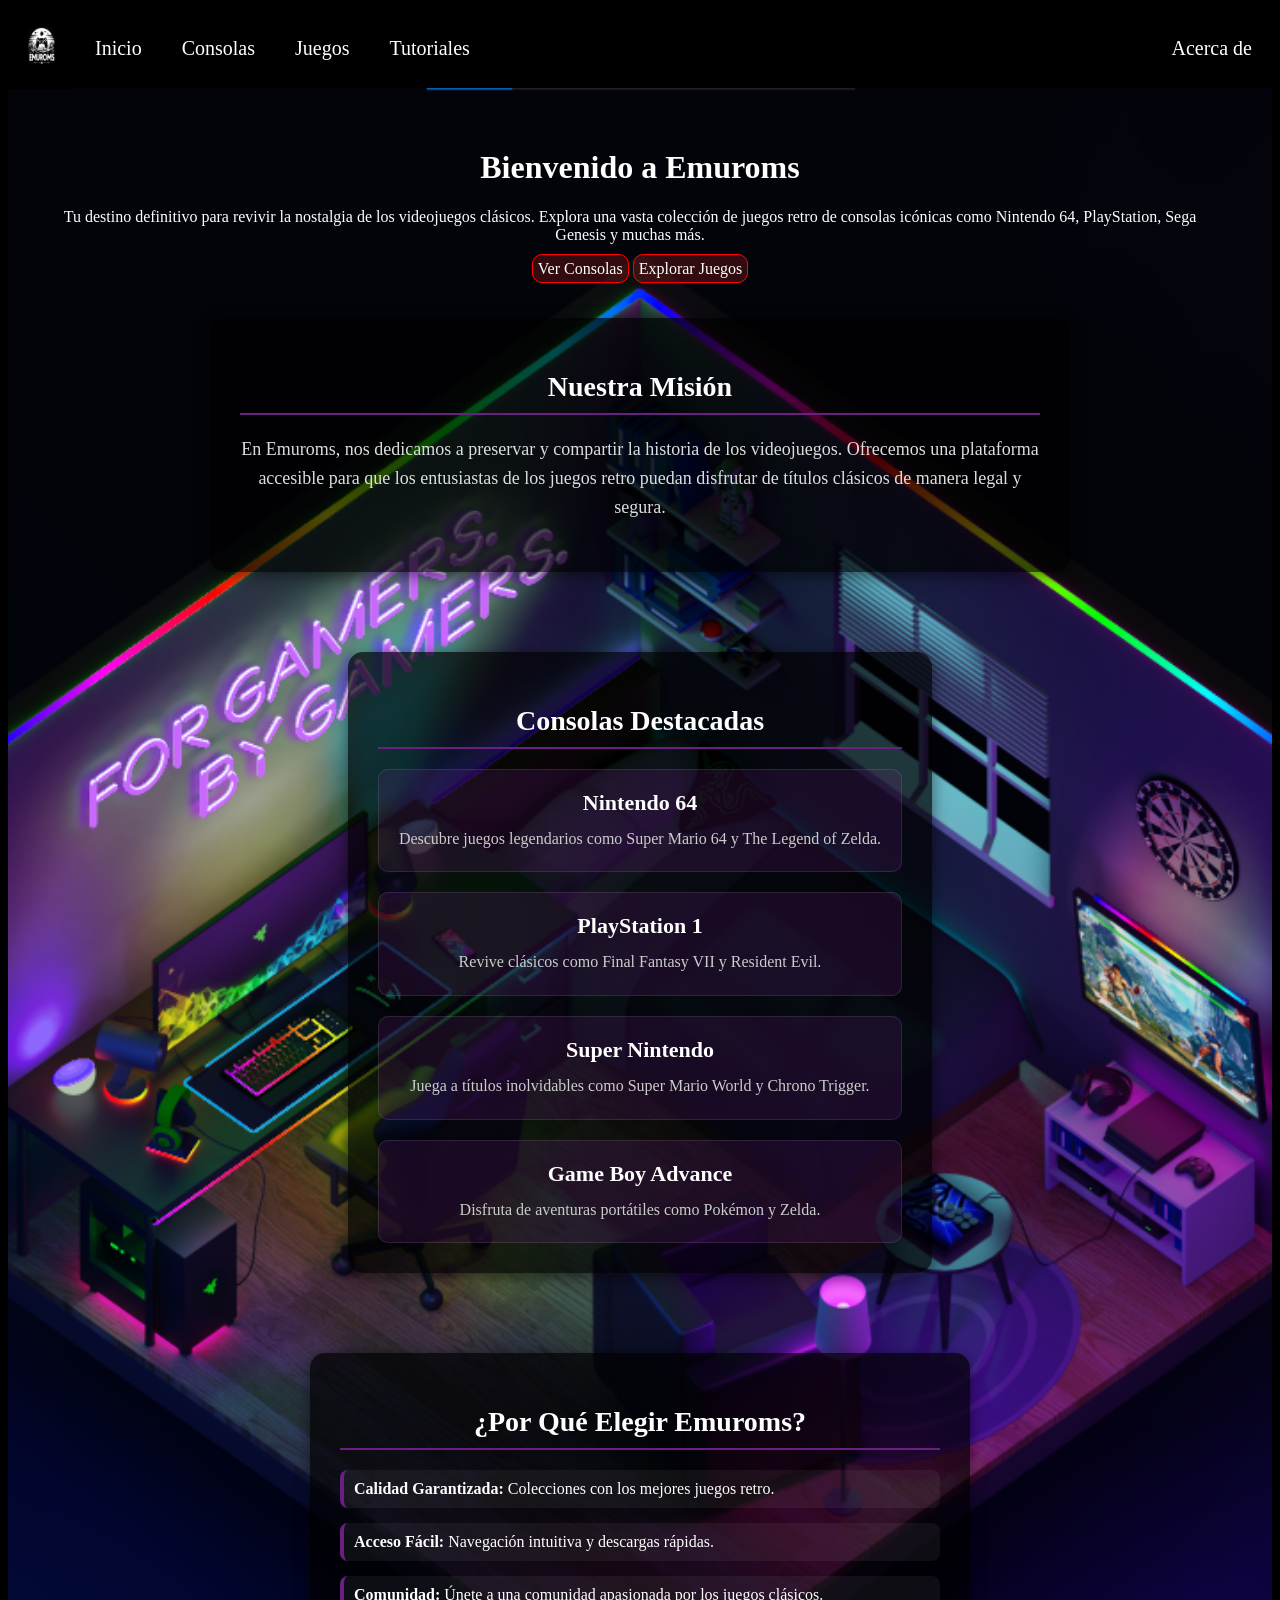
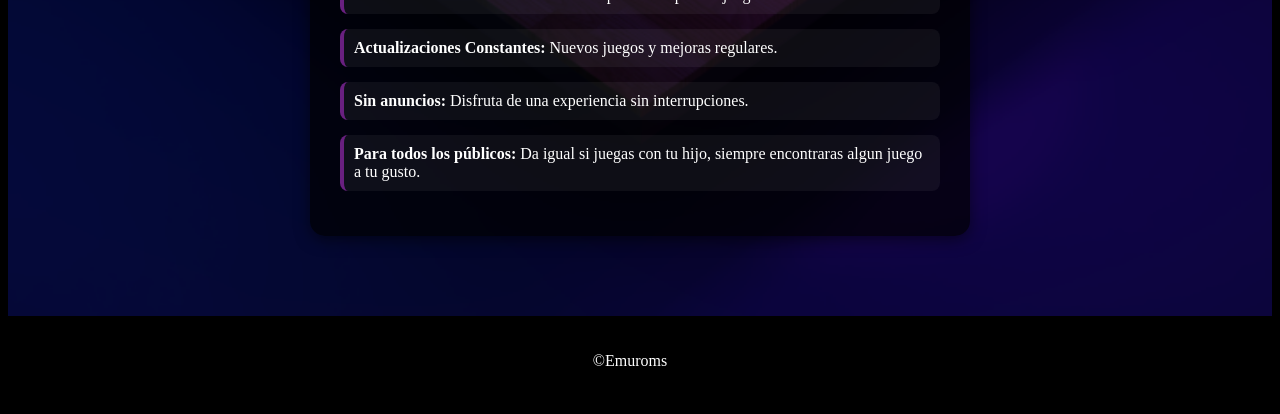
==== index.html @ a2713370 "v1.index primera version de emuroms" ====
<!DOCTYPE html>
<html>
<head>
    <meta charset="UTF-8">
    <meta name="viewport" content="width=device-width, initial-scale=1.0">
    <title>Juegos - Inicio</title>
    <link rel="icon" href="imagenes/image.png" type="image/x-icon">
    <link rel="stylesheet" href="estilos.css">
</head>
<body>
    <header>
        <div class="navegacion">
            <a class="inicio" href="index.html"><img src="imagenes/image.png" alt="icono" width="27px"></a>
            <a href="index.html">Inicio</a>
            <a href="inicio.html">Consolas</a>
            <a href="Mosaico.html">Juegos</a>
            <a href="tutoriales.html">Tutoriales</a>
        </div>
        <div class="formulario">
            <a href="Acerca_De.html">Acerca de</a>
        </div>
    </header> 
    <main class="fondo-medio">
        <div>
            <h1>Bienvenido a Emuroms</h1>
            <p>Tu destino definitivo para revivir la nostalgia de los videojuegos clásicos. Explora una vasta colección de juegos retro de consolas icónicas como Nintendo 64, PlayStation, Sega Genesis y muchas más.</p>
            <a href="inicio.html" class="btn">Ver Consolas</a>
            <a href="Mosaico.html" class="btn">Explorar Juegos</a>
        </div>

        <section class="seccion-profesional">
            <h2>Nuestra Misión</h2>
            <p>En Emuroms, nos dedicamos a preservar y compartir la historia de los videojuegos. Ofrecemos una plataforma accesible para que los entusiastas de los juegos retro puedan disfrutar de títulos clásicos de manera legal y segura.</p>
        </section>

        <section class="seccion-profesional">
            <h2>Consolas Destacadas</h2>
            <div class="consolas-grid">
                <a href="N64.html" class="consola-link">
                    <h3>Nintendo 64</h3>
                    <p>Descubre juegos legendarios como Super Mario 64 y The Legend of Zelda.</p>
                </a>
                <a href="PS1.html" class="consola-link">
                    <h3>PlayStation 1</h3>
                    <p>Revive clásicos como Final Fantasy VII y Resident Evil.</p>
                </a>
                <a href="SNES.html" class="consola-link">
                    <h3>Super Nintendo</h3>
                    <p>Juega a títulos inolvidables como Super Mario World y Chrono Trigger.</p>
                </a>
                <a href="GBA.html" class="consola-link">
                    <h3>Game Boy Advance</h3>
                    <p>Disfruta de aventuras portátiles como Pokémon y Zelda.</p>
                </a>
            </div>
        </section>
        
        <section class="seccion-profesional">
            <h2>¿Por Qué Elegir Emuroms?</h2>
            <ul>
                <li><strong>Calidad Garantizada:</strong> Colecciones con los mejores juegos retro.</li>
                <li><strong>Acceso Fácil:</strong> Navegación intuitiva y descargas rápidas.</li>
                <li><strong>Comunidad:</strong> Únete a una comunidad apasionada por los juegos clásicos.</li>
                <li><strong>Actualizaciones Constantes:</strong> Nuevos juegos y mejoras regulares.</li>
                <li><strong>Sin anuncios:</strong> Disfruta de una experiencia sin interrupciones.</li>
                <li><strong>Para todos los públicos:</strong> Da igual si juegas con tu hijo, siempre encontraras algun juego a tu gusto.</li>
            </ul>
        </section>
    </main>
    <footer>
        <p> &copy;Emuroms</p>
    </footer>
</body>
</html>
---- estilos.css ----
/*-----HEADER-----*/

header {
    background: rgba(0, 0, 0, 7);
    /* width: 100%; */
    /* z-index: center; */
    height: 80px;
    display: flex;
    flex-direction: row;
    justify-content: space-between;
    align-items: center;
}

h1{
    color: white;
}

h2{
    color: white;
}

.navegacion{
    height: 100%;
    display: flex;
    align-items: center;
}

.inicio:hover{
    background-color: black;
}

header a {
    padding: 20px;
    color: #fff;
    background-color: black;
    text-decoration: none;
    font-size: 20px;
}

header a:hover {
    background-color: rgba(0, 123, 255, 0.5);
    font-weight: bold;
    border-radius: 15px;
}

/*-----MAIN-----*/

p {
    margin-left: 30px;
    margin-right: 50px;
}

.fondo-medio {
    background-image: url(imagenes/fondo.png );
    /* Reservar espacio para header y footer y evitar solapamientos (reducido) */
    min-height: calc(100vh - 120px); /* reducido para menos espacio */
    padding-top: 40px; /* menos espacio arriba */
    padding-bottom: 40px; /* menos espacio abajo */
    background-size: cover;
    background-position: center;
    background-repeat: no-repeat;
    text-align: center;
    color: white;
    display: flex;
    flex-direction: column;
    align-items: center;
    justify-content: center;
}

@media (max-width: 480px){
    .fondo-medio{
        padding-top: 40px;
        padding-bottom: 30px;
        min-height: calc(100vh - 100px);
    }
}

body {
    background-color: black;
    width: auto;
    height: auto;
}

.correo{
    border-radius: 10px;
    padding: 5px;
}

.btn{
    border-radius: 10px;
    border: 1px solid red;
    padding: 5px;
    background-color: rgba(231, 41, 41, 0.205);
    text-decoration: none;
    color: #fff;
}

.btn:hover{
    background-color: firebrick;
}

h9{
    font-size: 1px;
}

/*-----FOOTER-----*/

footer {
    text-align: center;
    background-color: black;
    color: white;
    padding: 20px;
}

/* ----- SUSCRIBETE: estilos del formulario ----- */
main .form-container{
    display:flex;
    align-items:center;
    justify-content:center;
    padding:40px 0;
}
main form{
    background: rgba(105,32,128,0.12);
    padding:20px;
    border-radius:12px;
    color: white;
    width: 100%;
    max-width: 520px;
}
fieldset{
    width: 400px;
    max-width: 100%;
    border: 1px solid rgba(255,255,255,0.08);
    padding:20px;
    border-radius:10px;
    margin:0 auto;
}
form p{ margin: 10px 0; }
form input, form select, form button{ width:100%; box-sizing:border-box; padding:8px; border-radius:6px; margin-top:6px; }
@media (max-width: 480px){
    fieldset{ width:90%; padding:12px; }
    .intro{ width:auto; height:auto; padding:20px; }
}
.image-grid {
    display: flex;
    flex-wrap: wrap;
    justify-content: center;
    padding: 20px;
}

.image-grid a,
.image-grid img {
    margin: 10px;
}
.calidad{
    transition: all 1s;
    cursor: pointer;
}
.calidad:hover{
    width: 100%;
    height: 500px;
    background-color: rgb(4, 5, 12);
}

/* ----- MODAL JUEGO ----- */
.modal-juego {
    display: none;
    position: fixed;
    z-index: 1000;
    left: 0;
    top: 0;
    width: 100%;
    height: 100%;
    background-color: rgba(0, 0, 0, 0.9);
    align-items: center;
    justify-content: center;
}

.modal-contenido {
    background-color: #1a1a1a;
    padding: 30px;
    border-radius: 15px;
    width: 90%;
    max-width: 1200px;
    max-height: 90vh;
    overflow-y: auto;
    position: relative;
    box-shadow: 0 4px 20px rgba(255, 0, 0, 0.3);
}

.cerrar-modal {
    position: absolute;
    right: 20px;
    top: 10px;
    font-size: 35px;
    font-weight: bold;
    color: #fff;
    cursor: pointer;
    transition: 0.3s;
    z-index: 1001;
}

.cerrar-modal:hover {
    color: #ff4444;
    transform: scale(1.2);
}

.modal-grid {
    display: grid;
    grid-template-columns: 1fr 1fr;
    column-gap: 30px;
    align-items: start;
}

.modal-izquierda {
    display: flex;
    flex-direction: column;
}

.modal-izquierda > * {
    margin-bottom: 20px;
}

.modal-izquierda > *:last-child {
    margin-bottom: 0;
}

.modal-izquierda video {
    width: 100%;
    height: auto;
    max-height: 400px;
    border-radius: 10px;
    background-color: #000;
}

.galeria-imagenes {
    display: flex;
    flex-wrap: wrap;
    justify-content: center;
}

.galeria-imagenes img {
    margin: 7px;
}

.galeria-imagenes img {
    width: 100%;
    max-width: 250px;
    height: auto;
    border-radius: 10px;
    border: 2px solid #69208057;
    transition: 0.3s;
    cursor: pointer;
}

.galeria-imagenes img:hover {
    border-color: #fff;
    transform: scale(1.05);
}

.modal-derecha {
    color: #fff;
    display: flex;
    flex-direction: column;
}

.modal-derecha > * {
    margin-bottom: 20px;
}

.modal-derecha > *:last-child {
    margin-bottom: 0;
}

.modal-derecha h2 {
    font-size: 28px;
    margin: 0;
    color: #fff;
    border-bottom: 2px solid #69208057;
    padding-bottom: 10px;
}

.modal-derecha p {
    font-size: 16px;
    line-height: 1.6;
    color: #ccc;
    margin: 0;
}

.btn-descargar {
    background: linear-gradient(135deg, #69208057, #ff4444);
    color: #fff;
    padding: 12px 25px;
    border: none;
    border-radius: 8px;
    font-size: 16px;
    cursor: pointer;
    text-decoration: none;
    text-align: center;
    transition: all 0.3s;
    display: inline-block;
    width: auto;
}

.btn-descargar:hover {
    background: linear-gradient(135deg, #ff4444, #69208057);
    transform: translateY(-2px);
    box-shadow: 0 5px 15px rgba(255, 68, 68, 0.4);
}

/* Responsive para menu */
@media (max-width: 768px) {
    .modal-grid {
        grid-template-columns: 1fr;
        gap: 20px;
    }
    
    .modal-contenido {
        padding: 20px;
        width: 95%;
    }
    
    .modal-derecha h2 {
        font-size: 22px;
    }
    
    .modal-derecha p {
        font-size: 14px;
    }
}

@media (max-width: 480px) {
    .modal-contenido {
        padding: 15px;
        border-radius: 10px;
    }
    
    .cerrar-modal {
        font-size: 28px;
        right: 10px;
        top: 5px;
    }
    
    .modal-derecha h2 {
        font-size: 18px;
    }
    
    .modal-derecha p {
        font-size: 12px;
    }
    
    .btn-descargar {
        padding: 10px 15px;
        font-size: 14px;
    }
}

/* ----- MOSAICO ----- */
.mosaico-container {
    width: 100%;
    padding: 40px 20px;
    background: rgba(0, 0, 0, 0.7);
}

.mosaico-container h1 {
    text-align: center;
    color: #fff;
    font-size: 36px;
    margin-bottom: 40px;
    text-shadow: 2px 2px 4px rgba(0, 0, 0, 0.8);
}

.mosaico-grid {
    display: grid;
    grid-template-columns: repeat(auto-fill, minmax(180px, 1fr));
    gap: 15px;
    max-width: 1400px;
    margin: 0 auto;
}

.mosaico-item {
    overflow: hidden;
    border-radius: 10px;
    box-shadow: 0 4px 15px rgba(105, 32, 128, 0.5);
    cursor: pointer;
    transition: all 0.3s ease;
    background: linear-gradient(135deg, #69208057, #1a1a1a);
}

.mosaico-item img {
    width: 100%;
    height: 240px;
    object-fit: cover;
    display: block;
    transition: transform 0.3s ease, filter 0.3s ease;
}

.mosaico-item:hover {
    transform: scale(1.08);
    box-shadow: 0 8px 25px rgba(255, 68, 68, 0.6);
}

.mosaico-item:hover img {
    transform: scale(1.1);
    filter: brightness(1.2) contrast(1.1);
}

/* Responsive para mosaico */
@media (max-width: 1200px) {
    .mosaico-grid {
        grid-template-columns: repeat(auto-fill, minmax(160px, 1fr));
    }
}

@media (max-width: 768px) {
    .mosaico-container h1 {
        font-size: 28px;
        margin-bottom: 30px;
    }
    
    .mosaico-grid {
        grid-template-columns: repeat(auto-fill, minmax(140px, 1fr));
        gap: 12px;
    }
    
    .mosaico-item img {
        height: 200px;
    }
}

@media (max-width: 480px) {
    .mosaico-container h1 {
        font-size: 22px;
        margin-bottom: 20px;
    }
    
    .mosaico-grid {
        grid-template-columns: repeat(auto-fill, minmax(110px, 1fr));
        gap: 10px;
    }
    
    .mosaico-item img {
        height: 160px;
    }
}

/* ----- ESTILOS PARA PÁGINA DE INICIO PROFESIONAL ----- */
.seccion-profesional {
    background: rgba(0, 0, 0, 0.7);
    margin: 40px auto;
    padding: 30px;
    border-radius: 15px;
    max-width: 800px;
    box-shadow: 0 4px 15px rgba(0, 0, 0, 0.5);
    text-align: center;
}

.seccion-profesional h2 {
    color: #fff;
    font-size: 28px;
    margin-bottom: 20px;
    border-bottom: 2px solid #692080;
    padding-bottom: 10px;
}

.seccion-profesional p {
    color: #ddd;
    font-size: 18px;
    line-height: 1.6;
    margin: 0 0 20px 0;
}

.consolas-grid {
    display: grid;
    grid-template-columns: 1fr;
    gap: 20px;
    margin-top: 20px;
    max-width: 600px;
    margin-left: auto;
    margin-right: auto;
}

.consola-link {
    background: rgba(105, 32, 128, 0.2);
    padding: 20px;
    border-radius: 10px;
    text-decoration: none;
    color: #fff;
    transition: all 0.3s ease;
    border: 1px solid rgba(255, 255, 255, 0.1);
}

.consola-link:hover {
    background: rgba(105, 32, 128, 0.4);
    transform: translateY(-5px);
    box-shadow: 0 5px 15px rgba(105, 32, 128, 0.3);
}

.consola-link h3 {
    margin: 0 0 10px 0;
    font-size: 22px;
    color: #fff;
}

.consola-link p {
    margin: 0;
    font-size: 16px;
    color: #ccc;
}

.seccion-profesional ul {
    list-style: none;
    padding: 0;
    text-align: left;
    max-width: 600px;
    margin: 0 auto;
}

.seccion-profesional li {
    margin-bottom: 15px;
    padding: 10px;
    background: rgba(255, 255, 255, 0.05);
    border-radius: 8px;
    border-left: 4px solid #692080;
}

.seccion-profesional strong {
    color: #fff;
}

/* ----- ESTILOS PARA TUTORIALES ----- */
.tutoriales-lista {
    display: grid;
    grid-template-columns: repeat(auto-fit, minmax(300px, 1fr));
    gap: 20px;
    margin-top: 20px;
}

.tutorial-item {
    background: rgba(105, 32, 128, 0.2);
    padding: 20px;
    border-radius: 10px;
    border: 1px solid rgba(255, 255, 255, 0.1);
    transition: all 0.3s ease;
}

.tutorial-item:hover {
    background: rgba(105, 32, 128, 0.4);
    transform: translateY(-5px);
    box-shadow: 0 5px 15px rgba(105, 32, 128, 0.3);
}

.tutorial-item h3 {
    margin: 0 0 10px 0;
    font-size: 20px;
    color: #fff;
}

.tutorial-item p {
    margin: 0 0 15px 0;
    color: #ccc;
}

.tutoriales-page {
    background: #000;
    color: #000000;
}

.tutoriales-page .fondo-medio {
    background-color: rgba(0, 0, 0, 0.7); /* oscuro sin alterar la imagen */
}

.tutoriales-page h1,
.tutoriales-page h2 {
    color: #fff; /* mismos encabezados que en otras páginas */
}

.tutoriales-page h2 {
    border-bottom-color: #692080; /* utiliza el púrpura tradicional */
}

.tutoriales-page .seccion-profesional {
    background: rgba(105, 32, 128, 0.3);
    border: 1px solid #ffae00; /* borde naranja para diferenciar */
}

.tutoriales-page .tutorial-item {
    background: rgba(105, 32, 128, 0.2);
    border: 1px solid #ffae00;
}

.tutoriales-page .tutorial-item:hover {
    background: rgba(105, 32, 128, 0.4);
    box-shadow: 0 5px 15px rgba(255, 174, 0, 0.3); /* sombra naranja */
}

.tutoriales-page .tutorial-item h3 {
    color: #fff; /* títulos blancos como en el resto */
}

.tutoriales-page .btn {
    background-color: rgba(231, 41, 41, 0.205); /* se reutiliza estilo botón normal */
    border: 1px solid #ffae00;
}

.tutoriales-page .btn:hover {
    background-color: firebrick;
}

/* eliminar bordes blancos y outlines en tutoriales */
.tutoriales-page .seccion-profesional,
.tutoriales-page .tutorial-item {
    border: 1px solid #ffae00; /* asegúrate de no tener blanco */
}

.tutoriales-page a {
    outline: none;
    border: none;
}

/* disposición lateral de texto y video dentro de cada tutorial */
.texto-con-video {
    display: flex;
    flex-direction: row;
    align-items: center;
    gap: 20px;
}

.texto-con-video .texto {
    flex: 1 1 50%;
}

.texto-con-video .video-side {
    flex: 1 1 50%;
}

.texto-con-video .video-side iframe {
    width: 100%;
    height: 200px;
    border: 0;
    border-radius: 8px;
    box-shadow: 0 4px 12px rgba(0,0,0,0.5);
}

@media (max-width: 768px) {
    .texto-con-video {
        flex-direction: column;
    }
    .texto-con-video .video-side iframe {
        height: 180px;
    }
}

/* estilos para vídeos */
.videos-container {
    display: flex;
    flex-wrap: wrap;
    gap: 20px;
    justify-content: center;
    margin-top: 20px;
}

.tutorial-video {
    max-width: 560px;
    width: 100%;
}

.tutorial-video iframe {
    width: 100%;
    height: 315px;
    border: 0;
    border-radius: 8px;
    box-shadow: 0 4px 12px rgba(0,0,0,0.5);
}
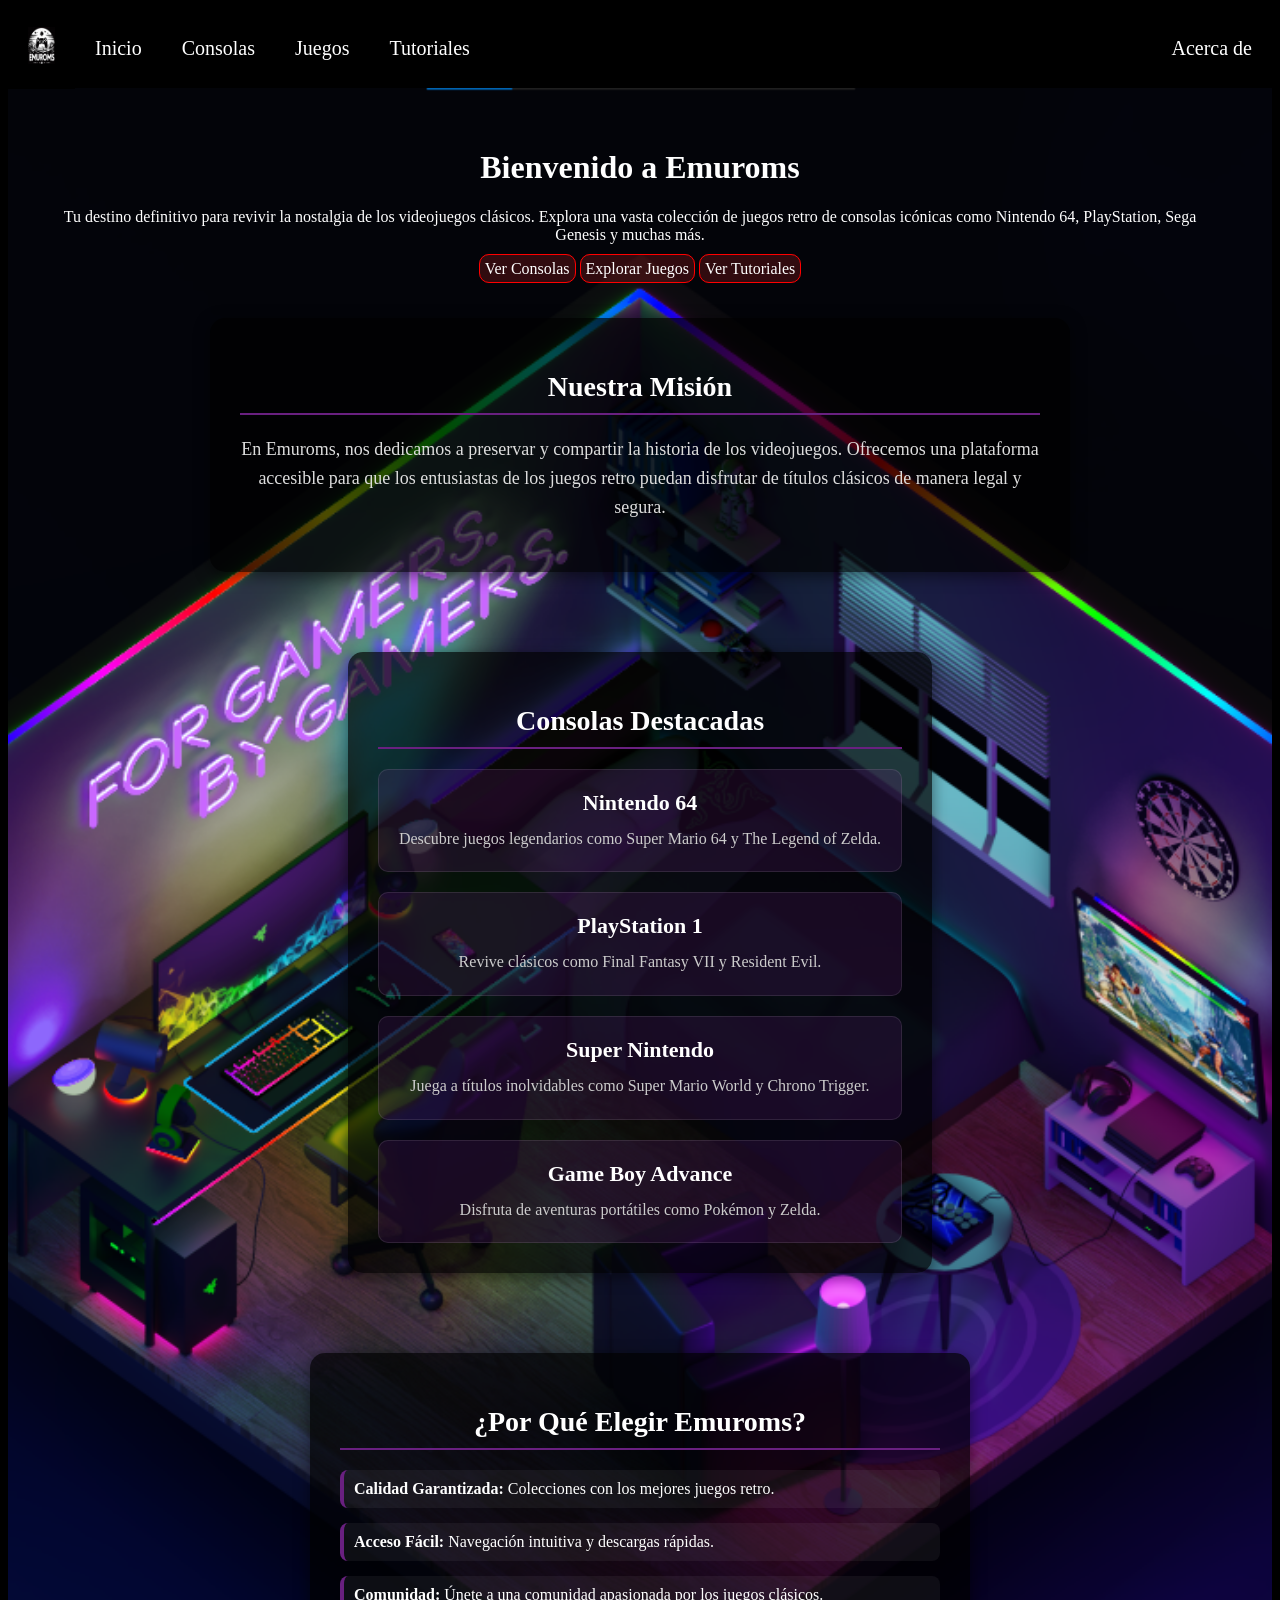
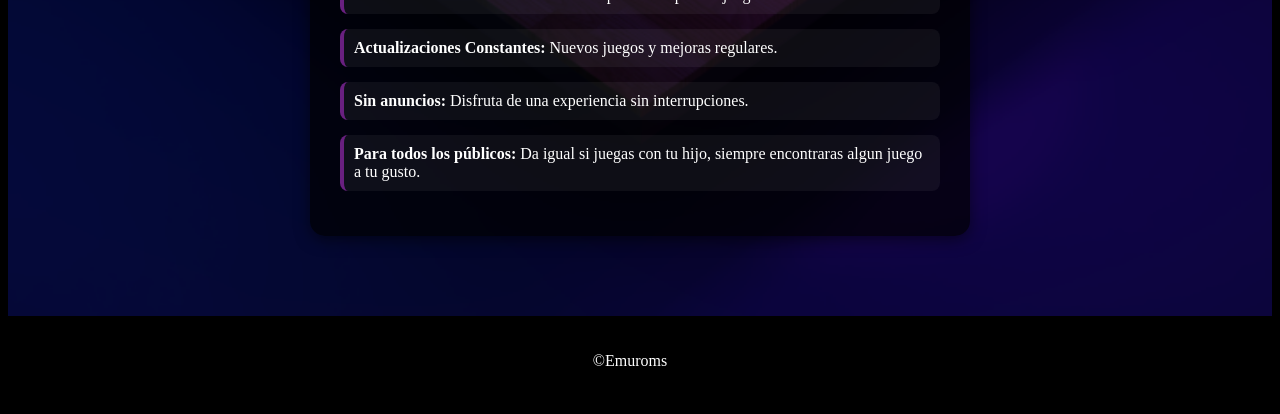
==== commit 49071265: "1.1 Actualizacion" ====
--- a/index.html
+++ b/index.html
@@ -3,7 +3,7 @@
 <head>
     <meta charset="UTF-8">
     <meta name="viewport" content="width=device-width, initial-scale=1.0">
-    <title>Juegos - Inicio</title>
+    <title>Inicio - Emuroms</title>
     <link rel="icon" href="imagenes/image.png" type="image/x-icon">
     <link rel="stylesheet" href="estilos.css">
 </head>
@@ -26,6 +26,7 @@
             <p>Tu destino definitivo para revivir la nostalgia de los videojuegos clásicos. Explora una vasta colección de juegos retro de consolas icónicas como Nintendo 64, PlayStation, Sega Genesis y muchas más.</p>
             <a href="inicio.html" class="btn">Ver Consolas</a>
             <a href="Mosaico.html" class="btn">Explorar Juegos</a>
+            <a href="tutoriales.html" class="btn">Ver Tutoriales</a>
         </div>
 
         <section class="seccion-profesional">
